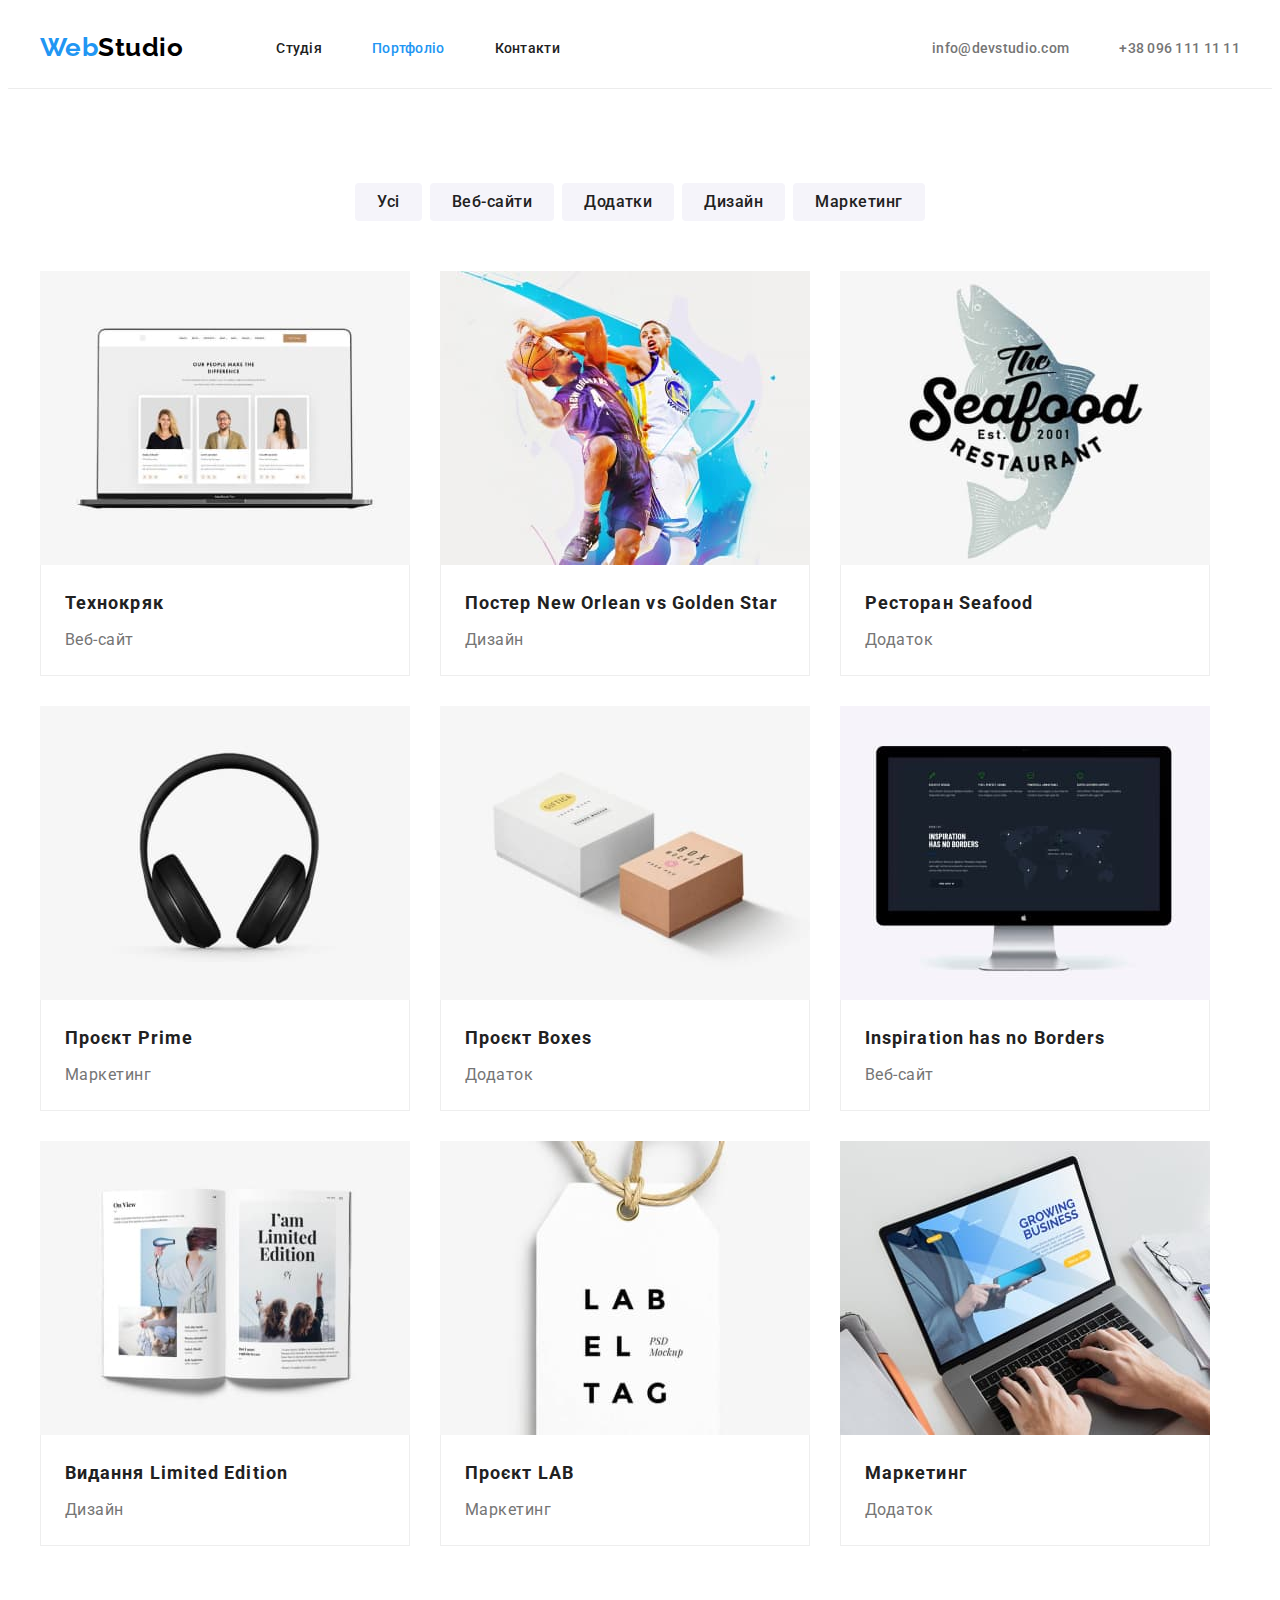
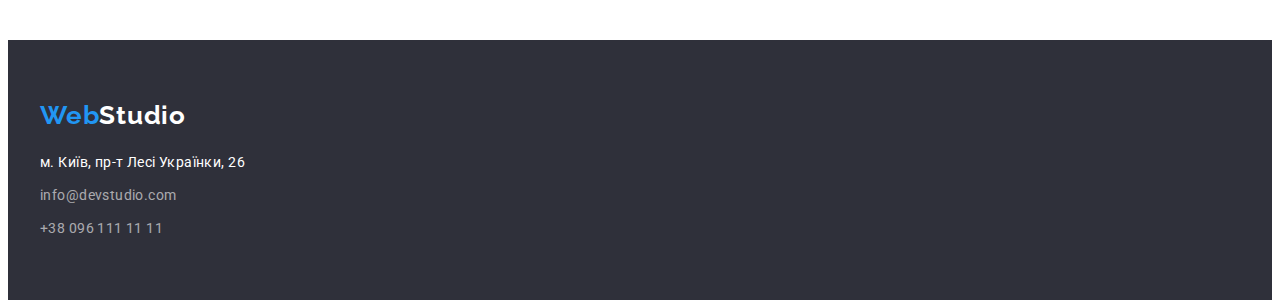
==== portfolio.html @ b2b9dc86 "Initial commit" ====
<!DOCTYPE html>
<html lang="uk">
  <head>
    <meta charset="UTF-8" />
    <meta http-equiv="X-UA-Compatible" content="IE=edge" />
    <meta name="viewport" content="width=device-width, initial-scale=1.0" />
    <title>portfolio</title>
    <link rel="preconnect" href="https://fonts.googleapis.com" />
    <link rel="preconnect" href="https://fonts.gstatic.com" crossorigin />
    <link
      href="https://fonts.googleapis.com/css2?family=Raleway:wght@700&family=Roboto:wght@400;500;700;900&display=swap"
      rel="stylesheet"
    />
    <link
      rel="stylesheet"
      href="https://cdnjs.cloudflare.com/ajax/libs/modern-normalize/1.1.0/modern-normalize.min.css"
      integrity="sha512-wpPYUAdjBVSE4KJnH1VR1HeZfpl1ub8YT/NKx4PuQ5NmX2tKuGu6U/JRp5y+Y8XG2tV+wKQpNHVUX03MfMFn9Q=="
      crossorigin="anonymous"
      referrerpolicy="no-referrer"
    />
    <link rel="stylesheet" href="./css/styles.css" />
  </head>
  <body>
    <!-- шапка -->
    <header class="header">
      <div class="container header-container">
        <nav class="header-nav">
          <a class="logo-header link" href="./index.html"
            >Web<span class="logo-black">Studio</span></a
          >
          <ul class="list header-list">
            <li class="item">
              <a class="link header-nav-link" href="./index.html">Студія</a>
            </li>
            <li class="item">
              <a class="link header-nav-link current" href="./portfolio.html"
                >Портфоліо</a
              >
            </li>
            <li class="item">
              <a class="link header-nav-link" href="#">Контакти</a>
            </li>
          </ul>
        </nav>
        <ul class="list header-contact">
          <li class="item">
            <a class="link header-contact-link" href="mailto:info@devstudio.com"
              >info@devstudio.com</a
            >
          </li>
          <li class="item">
            <a class="link header-contact-link" href="tel:+380961111111"
              >+38 096 111 11 11</a
            >
          </li>
        </ul>
      </div>
    </header>
    <!-- Основной контент -->
    <main>
      <section class="section">
        <div class="container">
          <h1 hidden>Наші проєкти</h1>
          <ul class="list portfolio-button-list">
            <li>
              <button class="portfolio-button" type="button">Усі</button>
            </li>
            <li>
              <button class="portfolio-button" type="button">Веб-сайти</button>
            </li>
            <li>
              <button class="portfolio-button" type="button">Додатки</button>
            </li>
            <li>
              <button class="portfolio-button" type="button">Дизайн</button>
            </li>
            <li>
              <button class="portfolio-button" type="button">Маркетинг</button>
            </li>
          </ul>

          <ul class="portfolio-list">
            <li class="list">
              <img src="./images/page-2/img1.jpg" alt="фото трьох осіб" />
              <div class="portfolio-list-block">
                <h2 class="portfolio-list-title">Технокряк</h2>
                <p class="portfolio-list-text">Веб-сайт</p>
              </div>
            </li>
            <li class="list">
              <img
                src="./images/page-2/img2.jpg"
                alt="фото двох гравців у баскетбол"
                width="370"
                height="294"
              />
              <div class="portfolio-list-block">
                <h2 class="portfolio-list-title">
                  Постер New Orlean vs Golden Star
                </h2>
                <p class="portfolio-list-text">Дизайн</p>
              </div>
            </li>
            <li class="list">
              <img
                src="./images/page-2/img3.jpg"
                alt="логотип рибного ресторану"
                width="370"
                height="294"
              />
              <div class="portfolio-list-block">
                <h2 class="portfolio-list-title">Ресторан Seafood</h2>
                <p class="portfolio-list-text">Додаток</p>
              </div>
            </li>
            <li class="list">
              <img
                src="./images/page-2/img4.jpg"
                alt="фото навушників"
                width="370"
                height="294"
              />
              <div class="portfolio-list-block">
                <h2 class="portfolio-list-title">Проєкт Prime</h2>
                <p class="portfolio-list-text">Маркетинг</p>
              </div>
            </li>
            <li class="list">
              <img
                src="./images/page-2/img5.jpg"
                alt="зображення двох коробочек"
                width="370"
                height="294"
              />
              <div class="portfolio-list-block">
                <h2 class="portfolio-list-title">Проєкт Boxes</h2>
                <p class="portfolio-list-text">Додаток</p>
              </div>
            </li>
            <li class="list">
              <img
                src="./images/page-2/img6.jpg"
                alt="фото монітору"
                width="370"
                height="294"
              />
              <div class="portfolio-list-block">
                <h2 class="portfolio-list-title">Inspiration has no Borders</h2>
                <p class="portfolio-list-text">Веб-сайт</p>
              </div>
            </li>
            <li class="list">
              <img
                src="./images/page-2/img7.jpg"
                alt="зображення розгорнутої книжки"
                width="370"
                height="294"
              />
              <div class="portfolio-list-block">
                <h2 class="portfolio-list-title">Видання Limited Edition</h2>
                <p class="portfolio-list-text">Дизайн</p>
              </div>
            </li>
            <li class="list">
              <img
                src="./images/page-2/img8.jpg"
                alt="ярлик"
                width="370"
                height="294"
              />
              <div class="portfolio-list-block">
                <h2 class="portfolio-list-title">Проєкт LAB</h2>
                <p class="portfolio-list-text">Маркетинг</p>
              </div>
            </li>
            <li class="list">
              <img
                src="./images/page-2/img9.jpg"
                alt="фото рук людини, що тиснуть на клавіши нотбуку"
                width="370"
                height="294"
              />
              <div class="portfolio-list-block">
                <h2 class="portfolio-list-title">Маркетинг</h2>
                <p class="portfolio-list-text">Додаток</p>
              </div>
            </li>
          </ul>
        </div>
      </section>
    </main>

    <!--5 блок Підвал-->
    <footer class="footer">
      <div class="container">
        <div class="footer-adress-block">
          <a class="logo-footer link" href="./index.html"
            ><span class="logo-color">Web</span>Studio</a
          >
          <!-- список контактів -->
          <address class="adress-footer list">
            <ul class="list footer-contact-list">
              <li class="item">
                <a
                  class="footer-contact-link primary-footer"
                  target="_blank"
                  rel="noopener noreferrer nofollow"
                  href="https://goo.gl/maps/Gvm3JpzEVhX5uXV29"
                  >м. Київ, пр-т Лесі Українки, 26</a
                >
              </li>
              <li class="item">
                <a
                  class="footer-contact-link link"
                  href="mailto:info@devstudio.com"
                  >info@devstudio.com</a
                >
              </li>
              <li class="item">
                <a class="footer-contact-link link" href="tel:+380961111111"
                  >+38 096 111 11 11</a
                >
              </li>
            </ul>
          </address>
        </div>
      </div>
    </footer>
  </body>
</html>
---- css/styles.css ----
:root {
  --primary-text-color: #212121;
  --secondary-text-color: #757575;
  --white-text-color: #ffffff;
  --accent-color: #2196f3;
  --black-logo: #000000;
  --color-logo: #2196f3;
  --footer-text-color: rgba(255, 255, 255, 0.6);
  --white-background-color: #ffffff;
  --hero-background-color: #2f303a;
  --team-background-color: #f5f4fa;
  --color-borders: #eeeeee;
  --color-line: #ececec;
  }

/*!Робимо reset за рекомендаціями   Андрія Данилко (не Сердючки!!!)*/
h1,
h2,
h3,
h4,
h5,
h6,
p {
  margin: 0;
}

ul {
  list-style: none;
  margin: 0;
  padding: 0;
}

button {
  cursor: pointer;
}

body {
  font-family: "Roboto", sans-serif;
  letter-spacing: 0.03em;
  background-color: var(--white-background-color);
  color: var(--primary-text-color);
}

.container {
  width: 1200px;
  margin-left: auto;
  margin-right: auto;
  margin-bottom: 0;
  padding: 0px 15px;
/*   outline: 2px solid red; */
}

/* прибираємо крапки списків */
.list {
  list-style: none;
  margin: 0;
  padding: 0;
}

/* прибираємо підпреслення посилань */
.link {
  text-decoration: none;
}

.header {
  margin: 0;
  border-bottom: 1px solid var(--color-line);
}
.logo-header {
  display: inline-block;
  font-family: "Raleway", sans-serif;
  font-weight: 700;
  font-size: 26px;
  line-height: 1.19;
  color: var(--accent-color);
  margin-right: 93px;
  padding-top: 24px;
  padding-bottom: 25px;
}

.section-title {
  font-weight: 700;
  font-size: 36px;
  line-height: 1.17;
  text-align: center;
  color: var(--primary-text-color);
}

img {
  display: block;
  max-width: 100%;
  height: auto;
}

/* шапка */

.header-container {
  display: flex;
  align-items: center;
  }

.header-nav {
  display: flex;
  align-items: center;
  /*! gap: 93px; error*/
  
}

/* .item {
  flex-basis: calc((100% - 60px) / 3);
} */

.logo-black {
  color: var(--black-logo);
}
.logo-color {
  color: var(--color-logo)
} 
.header-list {
  display: flex;
  gap: 50px;
  align-items: center;
}

.header-nav-link {
  font-weight: 500;
  font-size: 14px;
  line-height: 1.14;
  letter-spacing: 0.02em;
  padding-top: 32px;
  padding-bottom: 32px;
  color: var(--primary-text-color);
}

.header-contact {
  display: flex;
  align-items: center;
  margin-left: auto;
  /* !padding-top: 32px;
  !padding-bottom: 32px; */
  gap: 50px;
}
.header-contact:not(:last-child) {
  margin-right: 50px;
}

.header-contact-link {
  font-weight: 500;
  font-size: 14px;
  line-height: 16px;
  letter-spacing: 0.02em;
  color: var(--secondary-text-color);
  padding-top: 32px;
  padding-bottom: 32px;
}

.header-nav-link:hover,
.header-nav-link:focus,
.header-contact-link:hover,
.header-contact-link:focus {
  color: var(--accent-color);
}

.header-nav-link.current {
  color: var(--accent-color);
}

/* ------------hero-------------- */

.hero {
  margin: 0;
  padding-top: 200px;
  padding-bottom: 200px;
  text-align: center;
  background-color: var(--hero-background-color);
}
.hero-container {
  width: 696px;
  padding: 0;
}

.hero-title {
  font-weight: 900;
  font-size: 44px;
  line-height: 1.36;
  text-align: center;
  letter-spacing: 0.06em;
  text-transform: uppercase;
  color: var(--white-text-color);
  margin-bottom: 30px;
  
}

.hero-button {
    border-radius: 4px;
    width: 216px;
  padding: 10px;
  border:none;
  font-family: "Roboto", sans-serif;
  font-weight: 700;
  font-size: 16px;
  line-height: 1.88;
  align-items: center;
  text-align: center;
  letter-spacing: 0.06em;
  background-color: var(--accent-color);
  color: var(--white-text-color);
  display: block;
  margin: 0 auto;
}

.hero-button:hover,
.hero-button:focus {
  background-color: var(--white-text-color);
  color: var(--accent-color);
}

/* блок Переваги */

.section {
  padding-top: 94px;
  padding-bottom: 94px;
}

.features-list {
  display: flex;
  gap: 30px;
}

.select-features:not(:last-child) {
  margin-right: 30px;
}

.card-features {
  display: block;
  width: 270px;
    }

.features-title {
  font-weight: 700;
  font-size: 14px;
  line-height: 1.14;
  text-transform: uppercase;
  margin: 0;
  margin-bottom: 8px;
}

.features-text {
  font-size: 14px;
  line-height: 1.71;
  color: var(--secondary-text-color);
}

/* Чим займаємось */
.section-work {
  text-align: center;
    padding-top: 0;
}
.section-title-work {
  font-size: 36px;
    line-height: 42px;
    margin-bottom: 50px;
}
.work-list {
  display: flex;
  gap: 30px;
}
.work-list .item:not(:last-child) {
  margin-right: 30px;
}

.work-card {
  max-width: 100%;
  height: auto;
  display: block;
}

/* команда */

.team-section {
  background-color: var(--team-background-color);
  text-align: center;
 
}
.team-list {
  display: flex;
  align-items: center;
}
.team-list .item:not(:last-child) {
  margin-right: 30px;
}
.team-card {
  display: block;
  background-color: var(--white-background-color);
  width: 270px;
  font-size: 16px;
  line-height: 1.19;
  text-align: center;
  box-shadow: 0px 1px 3px rgba(0, 0, 0, 0.12), 0px 1px 1px rgba(0, 0, 0, 0.14),
  0px 2px 1px rgba(0, 0, 0, 0.2);
  border-radius: 0px 0px 4px 4px;
  }
.team-card .title {
  font-weight: 500;
  font-size: 16px;
  line-height: 1.19;
  text-align: center;
}
.card-text {
  display: block;
  margin: 0;
  padding: 30px 0;
  }


.name {
  font-weight: 500;
  font-size: 16px;
  line-height: 1.19;
  text-align: center;
}

.job-title {
  font-size: 16px;
  line-height: 1.19;
  text-align: center;
  color: var(--secondary-text-color);
  margin-top: 10px;
}

/* ----------------ПОДВАЛ----------------- */
.footer {
  padding: 60px 0px;
  font-weight: 400;
    font-size: 14px;
    line-height: 1.71;
    letter-spacing: 0.03em;
    font-style: normal;
  background-color: var(--hero-background-color);
  color: var(--footer-text-color)
}
.footer-adress-block {
  display: flex;
  flex-direction: column;
}

.logo-footer {
  display: inline-block;
    text-decoration: none;
    color: var(--white-text-color);
    font-family: 'Raleway', sans-serif;
    font-weight: 700;
    font-size: 26px;
    line-height: 1.19;
    letter-spacing: 0.03em;
    margin-bottom: 20px;
}

.logo-white {
  color: var(--white-text-color);
}
.adress-footer {
color: var(--color-rgba);
  font-style: normal;
  display: inline-block;
    margin: 0;
    text-decoration: none;
}
.footer-contact-list {
  display: block;
  
}
.footer-contact-list .item:not(:last-child) {
  margin-bottom: 9px;
}
.footer-contact-link {
  font-style: normal;
  font-size: 14px;
  line-height: 1.71;
  display: inline-block;
  margin: 0;
  text-decoration: none;
  color: var(--footer-text-color);
}

.footer-contact-link:hover,
.footer-contact-link:focus {
  color: var(--accent-color);
  }

.primary-footer {
  color: var(--white-text-color);
}

/* ---------------------------------------------- */
/* --------------------ПОРТФОЛИО----------------- */
/* ---------------------------------------------- */


/* .portfolio-button-container {
 margin-top: 94px;
 margin-bottom: 34px;  */
/* } */
.portfolio-button-list {
  display: flex;
  justify-content: center;
  align-items: center;
    gap: 8px;
    margin-bottom: 50px;
  }

.portfolio-button {
  font-family: "Roboto", sans-serif;
  font-weight: 500;
  font-size: 16px;
  line-height: 1.63;
  letter-spacing: 0.03em;
  padding: 6px 22px;  
  border: none;
  border-radius: 4px;
  background-color: var(--team-background-color);
  color: var(--primary-text-color);
  /* cursor: pointer; */
}

.portfolio-button:hover,
.portfolio-button:focus {
  background-color: var(--accent-color);
  color: var(--white-text-color);
  box-shadow: 0px 3px 1px rgba(0, 0, 0, 0.1), 0px 1px 2px rgba(0, 0, 0, 0.08),
      0px 2px 2px rgba(0, 0, 0, 0.12);
}


.portfolio-list {
  display: flex;
  gap: 30px;
  flex-wrap: wrap;
  width: calc ((100% - 240) /9);
}

portfolio-list> .list {
  flex-basis: calc(100% / 3 - 30px);
  margin-left: 30px;
  margin-top: 30px;
}

.portfolio-list-block {
  padding: 20px 24px;
    border: 1px solid var(--color-borders);
    border-top-width: 0;
}

.portfolio-list-title {
  font-weight: 700;
  font-size: 18px;
  line-height: 2;
  letter-spacing: 0.06em;
  /* padding-top: 20px; */
  margin-bottom: 4px;
}

.portfolio-list-text {
  font-size: 16px;
  line-height: 1.87;
  color: var(--secondary-text-color);
}
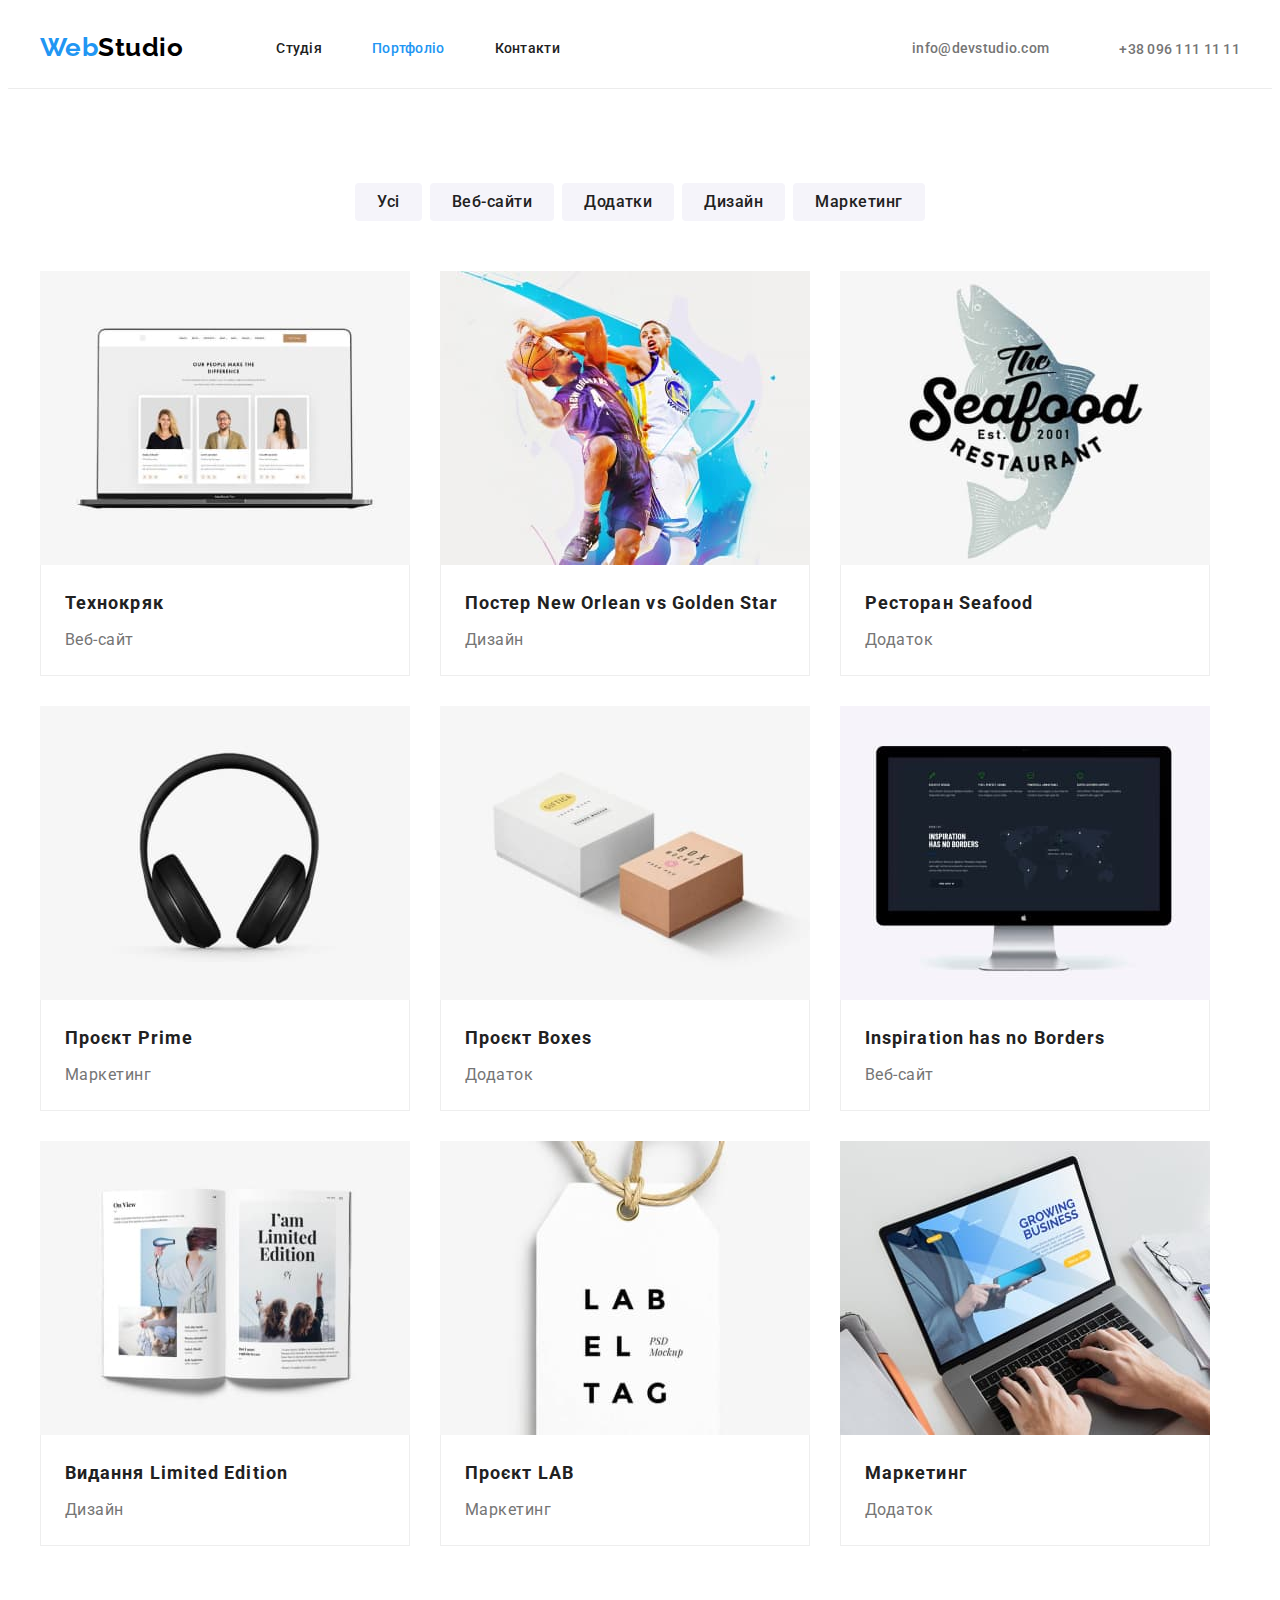
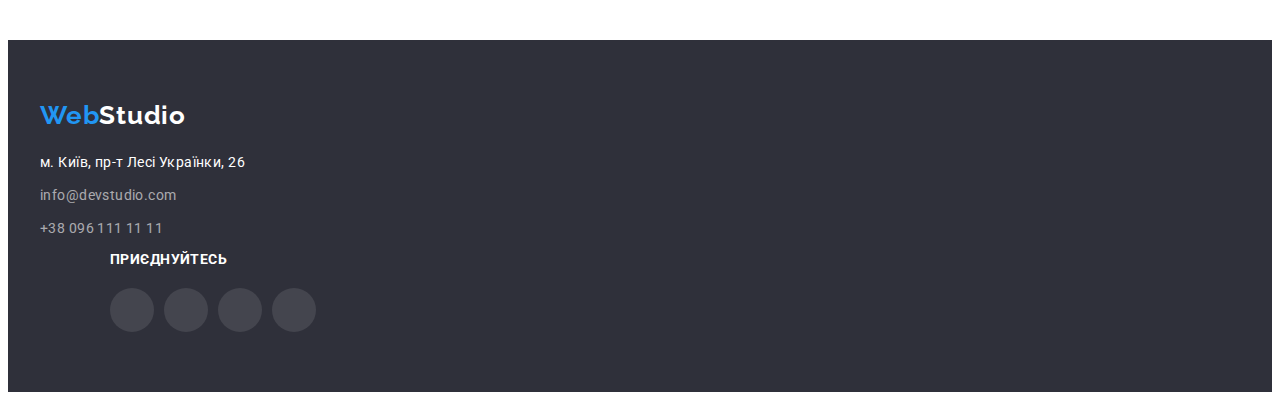
==== commit 145c02b3: "не можу підключити іконки" ====
--- a/portfolio.html
+++ b/portfolio.html
@@ -45,12 +45,16 @@
         <ul class="list header-contact">
           <li class="item">
             <a class="link header-contact-link" href="mailto:info@devstudio.com"
-              >info@devstudio.com</a
-            >
+              ><svg class="contact-icon" width="16" height="12">
+                <use href="./images/icons.svg#icon-envelope"></use></svg
+              >info@devstudio.com
+            </a>
           </li>
           <li class="item">
             <a class="link header-contact-link" href="tel:+380961111111"
-              >+38 096 111 11 11</a
+              ><svg class="contact-icon" width="10" height="16">
+                <use href="./images/icons.svg#icon-smartphone"></use>
+              </svg>+38 096 111 11 11</a
             >
           </li>
         </ul>
@@ -224,7 +228,48 @@
             </ul>
           </address>
         </div>
-      </div>
-    </footer>
+         <!-- підвал-підвал))) -->
+        <div class="footer-social">
+                    <p class="footer-text">приєднуйтесь</p>
+                    <ul class="footer-links">
+                
+                        <li>
+                            <a href="" class="footer-link">
+                                <svg class="footer-icon">
+                                    <use href="./images/icons.svg#icon-instagram">
+                                    </use>
+                                </svg>
+                            </a>
+                        </li>
+                        <li>
+                            <a href="" class="footer-link">
+                                <svg class="footer-icon">
+                                    <use href="./images/icons.svg#icon-twitter">
+                                    </use>
+                                </svg>
+                            </a>
+                        </li>
+                        <li>
+                            <a href="" class="footer-link">
+                                <svg class="footer-icon">
+                                    <use href="./images/icons.svg#icon-facebook">
+                                    </use>
+                                </svg>
+                            </a>
+                        </li>
+                        <li>
+                            <a href="" class="footer-link">
+                                <svg class="footer-icon">
+                                    <use href="./images/icons.svg#icon-linkedin">
+                                    </use>
+                                </svg>
+                            </a>
+                        </li>
+                    </ul>
+                
+                </div>
+            </div>
+          </footer>
   </body>
 </html>
+
--- a/css/styles.css
+++ b/css/styles.css
@@ -165,6 +165,14 @@
   color: var(--accent-color);
 }
 
+.contact-icon {
+  fill: currentColor;
+    margin-right: 10px;
+}
+.icon-svg {
+  width: 70px;
+  height: 70px;
+}
 /* ------------hero-------------- */
 
 .hero {
@@ -214,7 +222,15 @@
   background-color: var(--white-text-color);
   color: var(--accent-color);
 }
-
+/* герой-підложка */
+.ovarlay{
+  max-width: 1600px;
+  height: 600px;
+  margin-left: auto;
+  margin-right: auto;
+  background-image: linear-gradient(rgba(47, 48, 58, 0.4), rgba(47, 48, 58, 0.4)), url(../images/hero.jpg);
+  background-color: var(--bgr-color);
+}
 /* блок Переваги */
 
 .section {
@@ -250,7 +266,17 @@
   line-height: 1.71;
   color: var(--secondary-text-color);
 }
-
+.icon {
+  display: flex;
+  justify-content: center;
+  align-items: center;
+  height: 120px;
+  width: 270px;
+  background-color: #F5F4FA;
+  border-radius: 4px;
+  margin-bottom: 30px;
+  background-repeat: no-repeat;
+}
 /* Чим займаємось */
 .section-work {
   text-align: center;
@@ -328,6 +354,70 @@
   margin-top: 10px;
 }
 
+.social-link {
+  display: flex;
+  padding: 0;
+  border: none;
+  width: 44px;
+  height: 44px;
+  border-radius: 50%;
+  justify-content: center;
+  align-items: center;
+  color: #AFB1B8;
+  cursor: pointer;
+}
+
+.social-icon {
+  display: block;
+  margin: 0;
+  padding: 0;
+  border: none;
+  fill: currentColor;
+  width: 20px;
+  height: 20px;
+}
+
+/* постійні клієнти */
+
+.client-list {
+  display: flex;
+    list-style: none;
+    margin: 0;
+    padding: 0;
+    gap: 30px;
+}
+
+.client-link {
+  display: flex;
+  padding: 0;
+  border: none;
+  width: 170px;
+  height: 92px;
+  justify-content: center;
+  align-items: center;
+  color: #AFB1B8;
+  cursor: pointer;
+  border: 1px solid #AFB1B8;
+  border-radius: 4px;
+
+}
+
+.client-icon {
+  display: flex;
+  margin: 0;
+  padding: 0;
+  border: none;
+  fill: currentColor;
+  width: 106px;
+  height: 60px;
+
+}
+
+.client-link:hover,
+.client-link:focus {
+  color: #2196F3;
+  border: 1px solid #2196F3;
+}
 /* ----------------ПОДВАЛ----------------- */
 .footer {
   padding: 60px 0px;
@@ -391,6 +481,68 @@
 .primary-footer {
   color: var(--white-text-color);
 }
+
+  /* підвал-підвал))) */
+
+.footer-social {
+width: 206px;
+  height: 80px;
+  margin: 0;
+  padding: 0;
+  margin-left: 70px;
+  margin-top: 12px;
+
+}
+
+.footer-text {
+  font-weight: 700;
+  font-size: 14px;
+  line-height: 1.14;
+  text-transform: uppercase;
+  color: #ffffff;
+  margin-bottom: 20px;
+
+}
+
+.footer-links {
+  display: flex;
+  list-style: none;
+  margin: 0;
+  padding: 0;
+  gap: 10px;
+
+}
+
+.footer-link {
+  display: flex;
+  padding: 0;
+  border: none;
+  width: 44px;
+  height: 44px;
+  border-radius: 50%;
+  justify-content: center;
+  align-items: center;
+  cursor: pointer;
+  background-color: rgba(255, 255, 255, 0.1);
+
+}
+
+.footer-icon {
+  margin: 0;
+  padding: 0;
+  border: none;
+  fill: #ffffff;
+  width: 20px;
+  height: 20px;
+}
+
+.footer-link:hover,
+.footer-link:focus {
+  background-color: #121213;
+}
+
+
+
 
 /* ---------------------------------------------- */
 /* --------------------ПОРТФОЛИО----------------- */
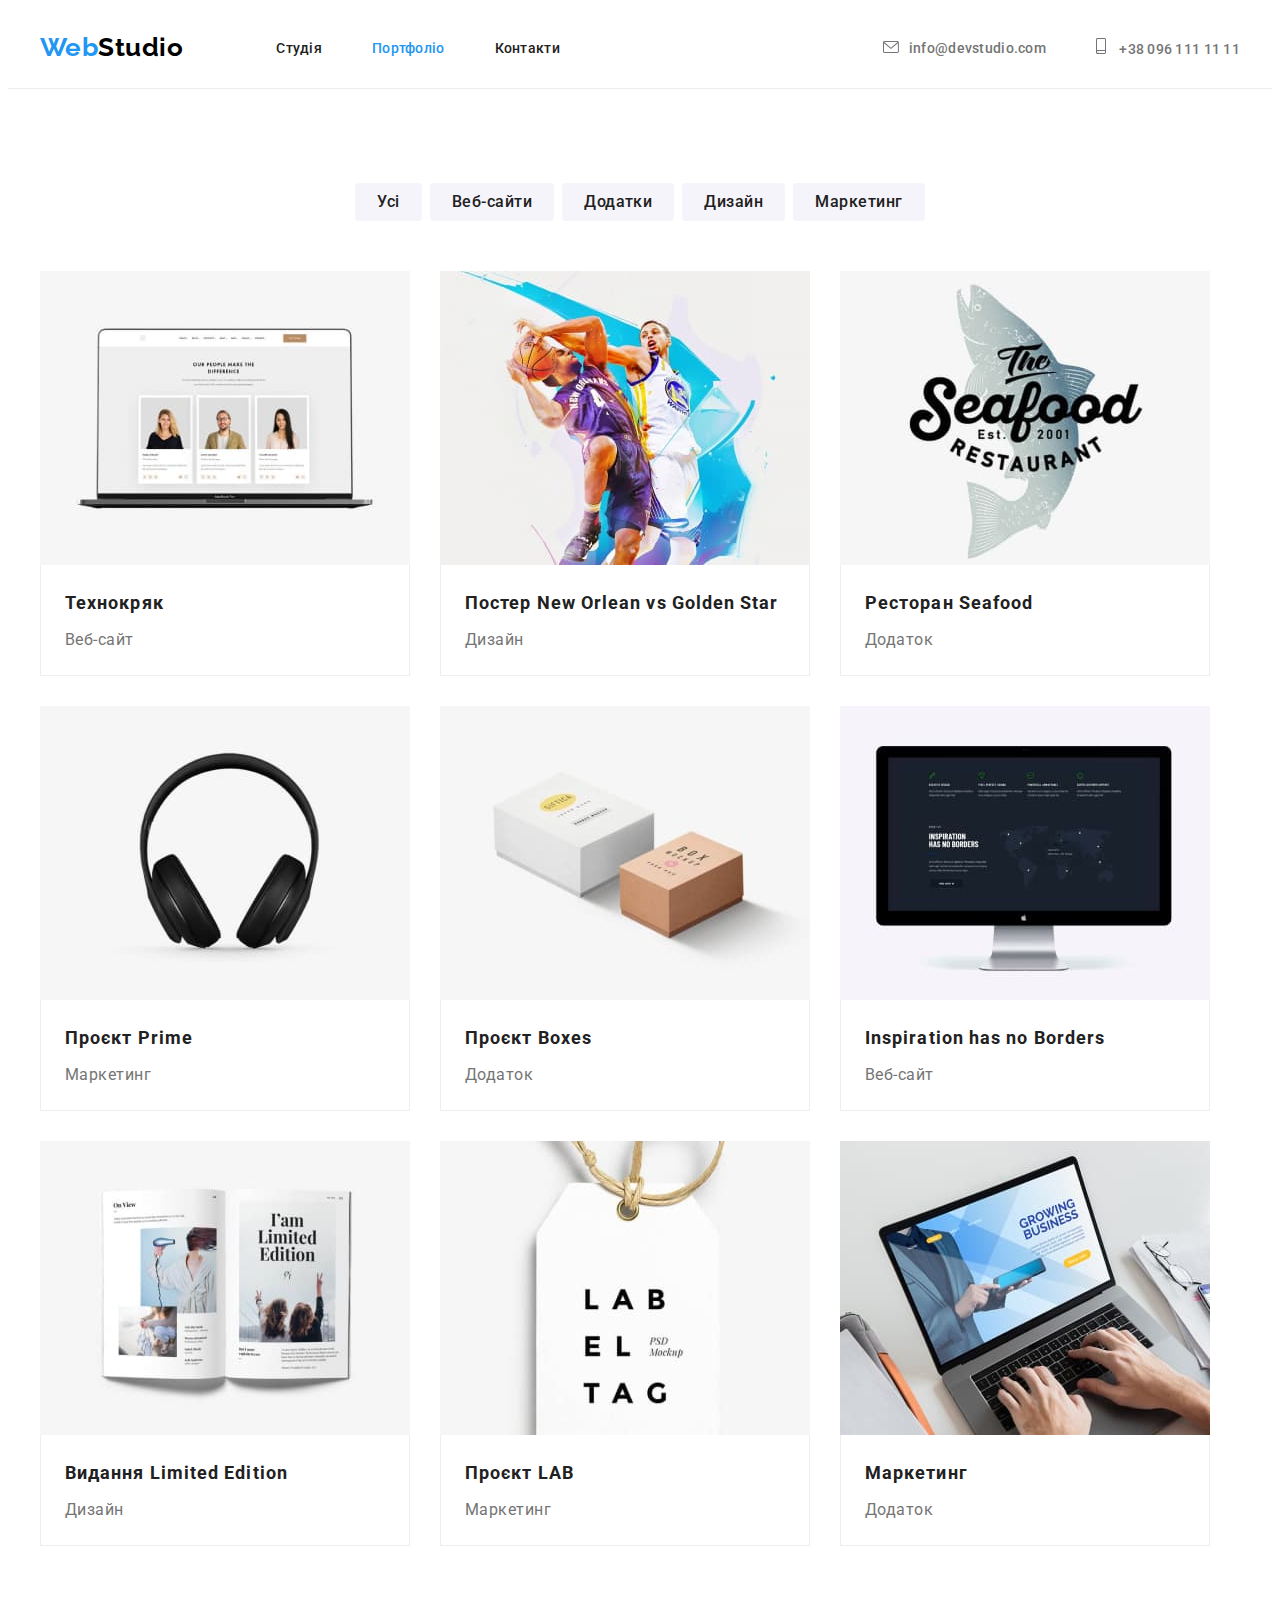
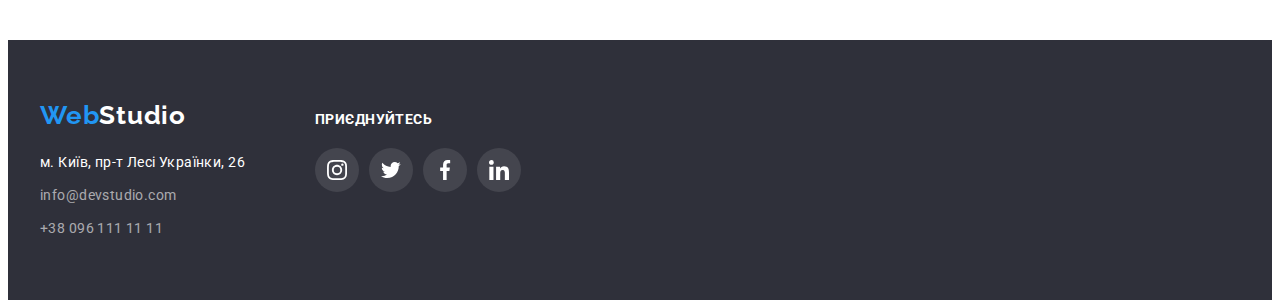
==== commit f28e7f6f: "Напевно все" ====
--- a/portfolio.html
+++ b/portfolio.html
@@ -30,7 +30,9 @@
           >
           <ul class="list header-list">
             <li class="item">
-              <a class="link header-nav-link" href="./index.html">Студія</a>
+              <a class="link header-nav-link " href="./index.html"
+                >Студія</a
+              >
             </li>
             <li class="item">
               <a class="link header-nav-link current" href="./portfolio.html"
@@ -44,17 +46,21 @@
         </nav>
         <ul class="list header-contact">
           <li class="item">
-            <a class="link header-contact-link" href="mailto:info@devstudio.com"
-              ><svg class="contact-icon" width="16" height="12">
-                <use href="./images/icons.svg#icon-envelope"></use></svg
+            <a
+              class="link header-contact-link"
+              href="mailto:info@devstudio.com"
+            >
+              <svg class="contact-icon" width="16" height="12">
+                <use href="./images/iconsy.svg#icon-envelope"></use></svg
               >info@devstudio.com
             </a>
           </li>
           <li class="item">
             <a class="link header-contact-link" href="tel:+380961111111"
               ><svg class="contact-icon" width="10" height="16">
-                <use href="./images/icons.svg#icon-smartphone"></use>
-              </svg>+38 096 111 11 11</a
+                <use href="./images/iconsy.svg#icon-smartphone"></use>
+              </svg>
+              +38 096 111 11 11</a
             >
           </li>
         </ul>
@@ -84,14 +90,14 @@
           </ul>
 
           <ul class="portfolio-list">
-            <li class="list">
+            <li class="list card-portfolio">
               <img src="./images/page-2/img1.jpg" alt="фото трьох осіб" />
               <div class="portfolio-list-block">
                 <h2 class="portfolio-list-title">Технокряк</h2>
                 <p class="portfolio-list-text">Веб-сайт</p>
               </div>
             </li>
-            <li class="list">
+            <li class="list card-portfolio">
               <img
                 src="./images/page-2/img2.jpg"
                 alt="фото двох гравців у баскетбол"
@@ -105,7 +111,7 @@
                 <p class="portfolio-list-text">Дизайн</p>
               </div>
             </li>
-            <li class="list">
+            <li class="list card-portfolio">
               <img
                 src="./images/page-2/img3.jpg"
                 alt="логотип рибного ресторану"
@@ -117,7 +123,7 @@
                 <p class="portfolio-list-text">Додаток</p>
               </div>
             </li>
-            <li class="list">
+            <li class="list card-portfolio">
               <img
                 src="./images/page-2/img4.jpg"
                 alt="фото навушників"
@@ -129,7 +135,7 @@
                 <p class="portfolio-list-text">Маркетинг</p>
               </div>
             </li>
-            <li class="list">
+            <li class="list card-portfolio">
               <img
                 src="./images/page-2/img5.jpg"
                 alt="зображення двох коробочек"
@@ -141,7 +147,7 @@
                 <p class="portfolio-list-text">Додаток</p>
               </div>
             </li>
-            <li class="list">
+            <li class="list card-portfolio">
               <img
                 src="./images/page-2/img6.jpg"
                 alt="фото монітору"
@@ -153,7 +159,7 @@
                 <p class="portfolio-list-text">Веб-сайт</p>
               </div>
             </li>
-            <li class="list">
+            <li class="list card-portfolio">
               <img
                 src="./images/page-2/img7.jpg"
                 alt="зображення розгорнутої книжки"
@@ -165,7 +171,7 @@
                 <p class="portfolio-list-text">Дизайн</p>
               </div>
             </li>
-            <li class="list">
+            <li class="list card-portfolio">
               <img
                 src="./images/page-2/img8.jpg"
                 alt="ярлик"
@@ -177,7 +183,7 @@
                 <p class="portfolio-list-text">Маркетинг</p>
               </div>
             </li>
-            <li class="list">
+            <li class="list card-portfolio">
               <img
                 src="./images/page-2/img9.jpg"
                 alt="фото рук людини, що тиснуть на клавіши нотбуку"
@@ -196,7 +202,7 @@
 
     <!--5 блок Підвал-->
     <footer class="footer">
-      <div class="container">
+      <div class="container container-footer">
         <div class="footer-adress-block">
           <a class="logo-footer link" href="./index.html"
             ><span class="logo-color">Web</span>Studio</a
@@ -228,48 +234,41 @@
             </ul>
           </address>
         </div>
-         <!-- підвал-підвал))) -->
+        <!-- підвал-підвал))) -->
         <div class="footer-social">
-                    <p class="footer-text">приєднуйтесь</p>
-                    <ul class="footer-links">
-                
-                        <li>
-                            <a href="" class="footer-link">
-                                <svg class="footer-icon">
-                                    <use href="./images/icons.svg#icon-instagram">
-                                    </use>
-                                </svg>
-                            </a>
-                        </li>
-                        <li>
-                            <a href="" class="footer-link">
-                                <svg class="footer-icon">
-                                    <use href="./images/icons.svg#icon-twitter">
-                                    </use>
-                                </svg>
-                            </a>
-                        </li>
-                        <li>
-                            <a href="" class="footer-link">
-                                <svg class="footer-icon">
-                                    <use href="./images/icons.svg#icon-facebook">
-                                    </use>
-                                </svg>
-                            </a>
-                        </li>
-                        <li>
-                            <a href="" class="footer-link">
-                                <svg class="footer-icon">
-                                    <use href="./images/icons.svg#icon-linkedin">
-                                    </use>
-                                </svg>
-                            </a>
-                        </li>
-                    </ul>
-                
-                </div>
-            </div>
-          </footer>
+          <p class="footer-text">приєднуйтесь</p>
+          <ul class="footer-links">
+            <li>
+              <a href="" class="footer-link">
+                <svg class="footer-icon">
+                  <use href="./images/iconsy.svg#icon-f_instagram"></use>
+                </svg>
+              </a>
+            </li>
+            <li>
+              <a href="" class="footer-link">
+                <svg class="footer-icon">
+                  <use href="./images/iconsy.svg#icon-f_twitter"></use>
+                </svg>
+              </a>
+            </li>
+            <li>
+              <a href="" class="footer-link">
+                <svg class="footer-icon">
+                  <use href="./images/iconsy.svg#icon-f_facebook"></use>
+                </svg>
+              </a>
+            </li>
+            <li>
+              <a href="" class="footer-link">
+                <svg class="footer-icon">
+                  <use href="./images/iconsy.svg#icon-f_linkedin"></use>
+                </svg>
+              </a>
+            </li>
+          </ul>
+        </div>
+      </div>
+    </footer>
   </body>
 </html>
-
--- a/css/styles.css
+++ b/css/styles.css
@@ -11,7 +11,7 @@
   --team-background-color: #f5f4fa;
   --color-borders: #eeeeee;
   --color-line: #ececec;
-  }
+}
 
 /*!Робимо reset за рекомендаціями   Андрія Данилко (не Сердючки!!!)*/
 h1,
@@ -43,11 +43,10 @@
 
 .container {
   width: 1200px;
+  margin-right: auto;
   margin-left: auto;
-  margin-right: auto;
-  margin-bottom: 0;
-  padding: 0px 15px;
-/*   outline: 2px solid red; */
+  padding-left: 15px;
+  padding-right: 15px;
 }
 
 /* прибираємо крапки списків */
@@ -97,13 +96,12 @@
 .header-container {
   display: flex;
   align-items: center;
-  }
+}
 
 .header-nav {
   display: flex;
   align-items: center;
   /*! gap: 93px; error*/
-  
 }
 
 /* .item {
@@ -114,8 +112,8 @@
   color: var(--black-logo);
 }
 .logo-color {
-  color: var(--color-logo)
-} 
+  color: var(--color-logo);
+}
 .header-list {
   display: flex;
   gap: 50px;
@@ -167,7 +165,7 @@
 
 .contact-icon {
   fill: currentColor;
-    margin-right: 10px;
+  margin-right: 10px;
 }
 .icon-svg {
   width: 70px;
@@ -177,14 +175,14 @@
 
 .hero {
   margin: 0;
+  background-color: var(--hero-background-color);
+  color: var(--white-text-color);
+  text-align: center;
+}
+.hero-container {
+  display: block;
   padding-top: 200px;
   padding-bottom: 200px;
-  text-align: center;
-  background-color: var(--hero-background-color);
-}
-.hero-container {
-  width: 696px;
-  padding: 0;
 }
 
 .hero-title {
@@ -194,16 +192,15 @@
   text-align: center;
   letter-spacing: 0.06em;
   text-transform: uppercase;
-  color: var(--white-text-color);
+  /* color: var(--white-text-color); */
   margin-bottom: 30px;
-  
 }
 
 .hero-button {
-    border-radius: 4px;
-    width: 216px;
+  border-radius: 4px;
+  width: 216px;
   padding: 10px;
-  border:none;
+  border: none;
   font-family: "Roboto", sans-serif;
   font-weight: 700;
   font-size: 16px;
@@ -223,12 +220,16 @@
   color: var(--accent-color);
 }
 /* герой-підложка */
-.ovarlay{
+.ovarlay {
   max-width: 1600px;
   height: 600px;
   margin-left: auto;
   margin-right: auto;
-  background-image: linear-gradient(rgba(47, 48, 58, 0.4), rgba(47, 48, 58, 0.4)), url(../images/hero.jpg);
+  background-image: linear-gradient(
+      rgba(47, 48, 58, 0.4),
+      rgba(47, 48, 58, 0.4)
+    ),
+    url(../images/hero_fon.jpg);
   background-color: var(--bgr-color);
 }
 /* блок Переваги */
@@ -250,7 +251,7 @@
 .card-features {
   display: block;
   width: 270px;
-    }
+}
 
 .features-title {
   font-weight: 700;
@@ -272,7 +273,7 @@
   align-items: center;
   height: 120px;
   width: 270px;
-  background-color: #F5F4FA;
+  background-color: #f5f4fa;
   border-radius: 4px;
   margin-bottom: 30px;
   background-repeat: no-repeat;
@@ -280,12 +281,13 @@
 /* Чим займаємось */
 .section-work {
   text-align: center;
-    padding-top: 0;
+  padding-top: 0;
 }
 .section-title-work {
   font-size: 36px;
-    line-height: 42px;
-    margin-bottom: 50px;
+  line-height: 42px;
+  margin-bottom: 50px;
+  text-align: center;
 }
 .work-list {
   display: flex;
@@ -306,7 +308,6 @@
 .team-section {
   background-color: var(--team-background-color);
   text-align: center;
- 
 }
 .team-list {
   display: flex;
@@ -323,9 +324,9 @@
   line-height: 1.19;
   text-align: center;
   box-shadow: 0px 1px 3px rgba(0, 0, 0, 0.12), 0px 1px 1px rgba(0, 0, 0, 0.14),
-  0px 2px 1px rgba(0, 0, 0, 0.2);
+    0px 2px 1px rgba(0, 0, 0, 0.2);
   border-radius: 0px 0px 4px 4px;
-  }
+}
 .team-card .title {
   font-weight: 500;
   font-size: 16px;
@@ -336,8 +337,7 @@
   display: block;
   margin: 0;
   padding: 30px 0;
-  }
-
+}
 
 .name {
   font-weight: 500;
@@ -354,6 +354,13 @@
   margin-top: 10px;
 }
 
+.social-links {
+  display: flex;
+  align-items: center;
+  justify-content: center;
+  gap: 10px;
+}
+
 .social-link {
   display: flex;
   padding: 0;
@@ -363,12 +370,19 @@
   border-radius: 50%;
   justify-content: center;
   align-items: center;
-  color: #AFB1B8;
+  color: #afb1b8;
   cursor: pointer;
+  gap: 10px;
+}
+
+.social-link:hover,
+.social-link:focus {
+  background-color: #2196f3;
+  color: #ffffff;
 }
 
 .social-icon {
-  display: block;
+  /* display: block; */
   margin: 0;
   padding: 0;
   border: none;
@@ -381,10 +395,10 @@
 
 .client-list {
   display: flex;
-    list-style: none;
-    margin: 0;
-    padding: 0;
-    gap: 30px;
+  list-style: none;
+  margin: 0;
+  padding: 0;
+  gap: 30px;
 }
 
 .client-link {
@@ -395,11 +409,10 @@
   height: 92px;
   justify-content: center;
   align-items: center;
-  color: #AFB1B8;
+  color: #afb1b8;
   cursor: pointer;
-  border: 1px solid #AFB1B8;
+  border: 1px solid #afb1b8;
   border-radius: 4px;
-
 }
 
 .client-icon {
@@ -410,24 +423,23 @@
   fill: currentColor;
   width: 106px;
   height: 60px;
-
 }
 
 .client-link:hover,
 .client-link:focus {
-  color: #2196F3;
-  border: 1px solid #2196F3;
+  color: #2196f3;
+  border: 1px solid #2196f3;
 }
 /* ----------------ПОДВАЛ----------------- */
 .footer {
   padding: 60px 0px;
   font-weight: 400;
-    font-size: 14px;
-    line-height: 1.71;
-    letter-spacing: 0.03em;
-    font-style: normal;
+  font-size: 14px;
+  line-height: 1.71;
+  letter-spacing: 0.03em;
+  font-style: normal;
   background-color: var(--hero-background-color);
-  color: var(--footer-text-color)
+  color: var(--footer-text-color);
 }
 .footer-adress-block {
   display: flex;
@@ -436,29 +448,29 @@
 
 .logo-footer {
   display: inline-block;
-    text-decoration: none;
-    color: var(--white-text-color);
-    font-family: 'Raleway', sans-serif;
-    font-weight: 700;
-    font-size: 26px;
-    line-height: 1.19;
-    letter-spacing: 0.03em;
-    margin-bottom: 20px;
+  text-decoration: none;
+  color: var(--white-text-color);
+  font-family: "Raleway", sans-serif;
+  font-weight: 700;
+  font-size: 26px;
+  line-height: 1.19;
+  letter-spacing: 0.03em;
+  margin-bottom: 20px;
 }
 
 .logo-white {
   color: var(--white-text-color);
 }
 .adress-footer {
-color: var(--color-rgba);
+  color: var(--color-rgba);
   font-style: normal;
   display: inline-block;
-    margin: 0;
-    text-decoration: none;
+  margin: 0;
+  text-decoration: none;
 }
 .footer-contact-list {
-  display: block;
-  
+  display: flex;
+  flex-direction: column;
 }
 .footer-contact-list .item:not(:last-child) {
   margin-bottom: 9px;
@@ -476,22 +488,27 @@
 .footer-contact-link:hover,
 .footer-contact-link:focus {
   color: var(--accent-color);
-  }
+}
 
 .primary-footer {
   color: var(--white-text-color);
 }
 
-  /* підвал-підвал))) */
+/* підвал-підвал))) */
+
+.container-footer {
+  display: flex;
+}
 
 .footer-social {
-width: 206px;
+  width: 206px;
   height: 80px;
   margin: 0;
   padding: 0;
   margin-left: 70px;
   margin-top: 12px;
-
+  display: flex;
+  flex-direction: column;
 }
 
 .footer-text {
@@ -501,7 +518,6 @@
   text-transform: uppercase;
   color: #ffffff;
   margin-bottom: 20px;
-
 }
 
 .footer-links {
@@ -510,7 +526,6 @@
   margin: 0;
   padding: 0;
   gap: 10px;
-
 }
 
 .footer-link {
@@ -524,7 +539,6 @@
   align-items: center;
   cursor: pointer;
   background-color: rgba(255, 255, 255, 0.1);
-
 }
 
 .footer-icon {
@@ -538,16 +552,12 @@
 
 .footer-link:hover,
 .footer-link:focus {
-  background-color: #121213;
-}
-
-
-
+  background-color: #2196f3;
+}
 
 /* ---------------------------------------------- */
 /* --------------------ПОРТФОЛИО----------------- */
 /* ---------------------------------------------- */
-
 
 /* .portfolio-button-container {
  margin-top: 94px;
@@ -557,9 +567,9 @@
   display: flex;
   justify-content: center;
   align-items: center;
-    gap: 8px;
-    margin-bottom: 50px;
-  }
+  gap: 8px;
+  margin-bottom: 50px;
+}
 
 .portfolio-button {
   font-family: "Roboto", sans-serif;
@@ -567,7 +577,7 @@
   font-size: 16px;
   line-height: 1.63;
   letter-spacing: 0.03em;
-  padding: 6px 22px;  
+  padding: 6px 22px;
   border: none;
   border-radius: 4px;
   background-color: var(--team-background-color);
@@ -580,9 +590,8 @@
   background-color: var(--accent-color);
   color: var(--white-text-color);
   box-shadow: 0px 3px 1px rgba(0, 0, 0, 0.1), 0px 1px 2px rgba(0, 0, 0, 0.08),
-      0px 2px 2px rgba(0, 0, 0, 0.12);
-}
-
+    0px 2px 2px rgba(0, 0, 0, 0.12);
+}
 
 .portfolio-list {
   display: flex;
@@ -591,7 +600,13 @@
   width: calc ((100% - 240) /9);
 }
 
-portfolio-list> .list {
+.card-portfolio:hover {
+  box-shadow: 0px 1px 1px rgba(0, 0, 0, 0.12), 0px 4px 4px rgba(0, 0, 0, 0.06),
+    1px 4px 6px rgba(0, 0, 0, 0.16);
+  
+}
+
+portfolio-list > .list {
   flex-basis: calc(100% / 3 - 30px);
   margin-left: 30px;
   margin-top: 30px;
@@ -599,8 +614,8 @@
 
 .portfolio-list-block {
   padding: 20px 24px;
-    border: 1px solid var(--color-borders);
-    border-top-width: 0;
+  border: 1px solid var(--color-borders);
+  border-top-width: 0;
 }
 
 .portfolio-list-title {
@@ -617,4 +632,3 @@
   line-height: 1.87;
   color: var(--secondary-text-color);
 }
-
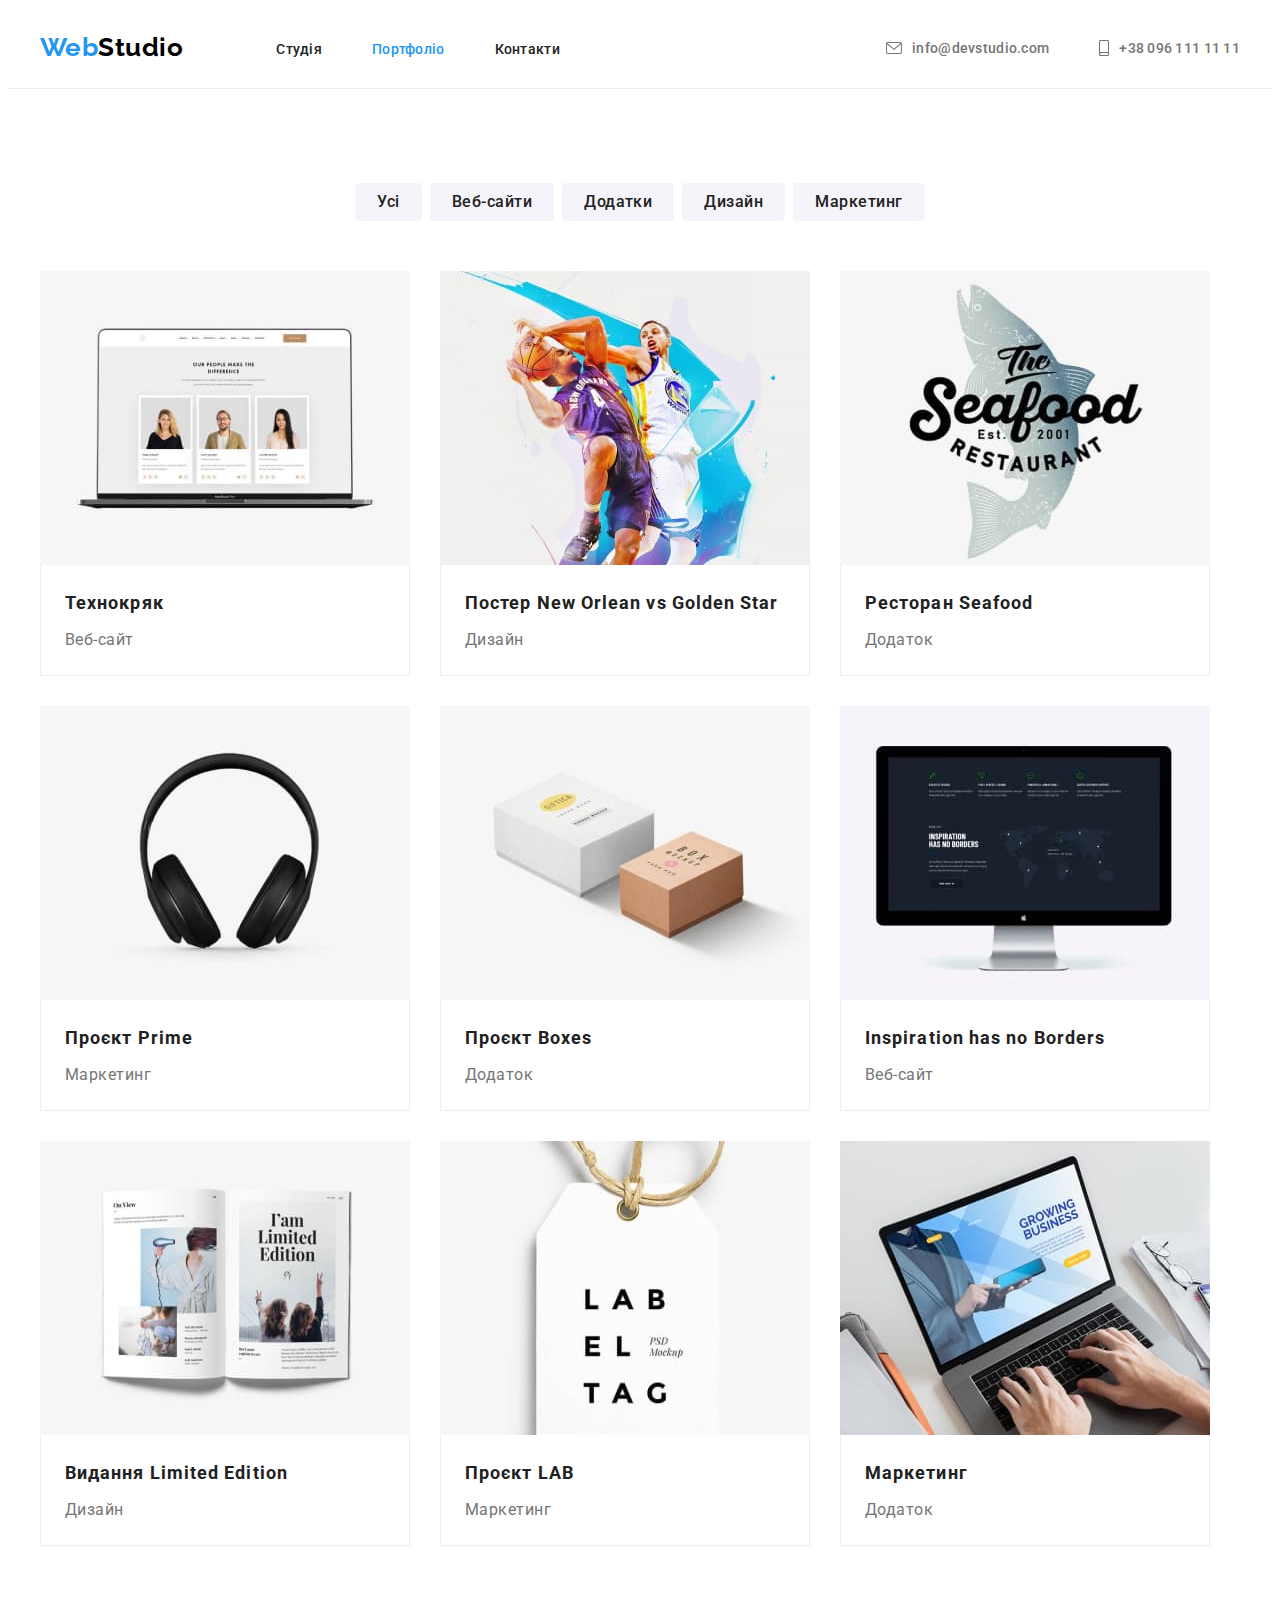
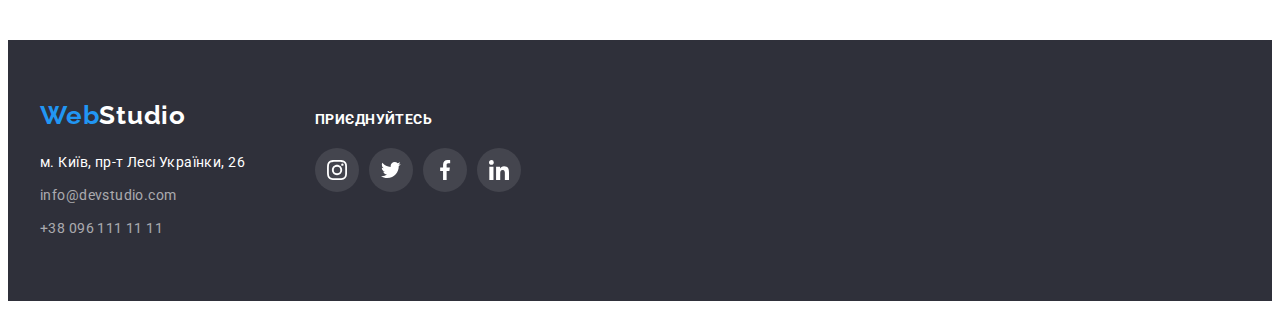
==== commit 4823a81b: "Застосування рекомендацій" ====
--- a/portfolio.html
+++ b/portfolio.html
@@ -51,14 +51,14 @@
               href="mailto:info@devstudio.com"
             >
               <svg class="contact-icon" width="16" height="12">
-                <use href="./images/iconsy.svg#icon-envelope"></use></svg
+                <use href="./images/icons.svg#icon-envelope"></use></svg
               >info@devstudio.com
             </a>
           </li>
           <li class="item">
             <a class="link header-contact-link" href="tel:+380961111111"
               ><svg class="contact-icon" width="10" height="16">
-                <use href="./images/iconsy.svg#icon-smartphone"></use>
+                <use href="./images/icons.svg#icon-smartphone"></use>
               </svg>
               +38 096 111 11 11</a
             >
@@ -91,109 +91,127 @@
 
           <ul class="portfolio-list">
             <li class="list card-portfolio">
-              <img src="./images/page-2/img1.jpg" alt="фото трьох осіб" />
-              <div class="portfolio-list-block">
-                <h2 class="portfolio-list-title">Технокряк</h2>
-                <p class="portfolio-list-text">Веб-сайт</p>
-              </div>
-            </li>
-            <li class="list card-portfolio">
-              <img
-                src="./images/page-2/img2.jpg"
-                alt="фото двох гравців у баскетбол"
-                width="370"
-                height="294"
-              />
-              <div class="portfolio-list-block">
-                <h2 class="portfolio-list-title">
-                  Постер New Orlean vs Golden Star
-                </h2>
-                <p class="portfolio-list-text">Дизайн</p>
-              </div>
-            </li>
-            <li class="list card-portfolio">
-              <img
-                src="./images/page-2/img3.jpg"
-                alt="логотип рибного ресторану"
-                width="370"
-                height="294"
-              />
-              <div class="portfolio-list-block">
-                <h2 class="portfolio-list-title">Ресторан Seafood</h2>
-                <p class="portfolio-list-text">Додаток</p>
-              </div>
-            </li>
-            <li class="list card-portfolio">
-              <img
-                src="./images/page-2/img4.jpg"
-                alt="фото навушників"
-                width="370"
-                height="294"
-              />
-              <div class="portfolio-list-block">
-                <h2 class="portfolio-list-title">Проєкт Prime</h2>
-                <p class="portfolio-list-text">Маркетинг</p>
-              </div>
-            </li>
-            <li class="list card-portfolio">
-              <img
-                src="./images/page-2/img5.jpg"
-                alt="зображення двох коробочек"
-                width="370"
-                height="294"
-              />
-              <div class="portfolio-list-block">
-                <h2 class="portfolio-list-title">Проєкт Boxes</h2>
-                <p class="portfolio-list-text">Додаток</p>
-              </div>
-            </li>
-            <li class="list card-portfolio">
-              <img
-                src="./images/page-2/img6.jpg"
-                alt="фото монітору"
-                width="370"
-                height="294"
-              />
-              <div class="portfolio-list-block">
-                <h2 class="portfolio-list-title">Inspiration has no Borders</h2>
-                <p class="portfolio-list-text">Веб-сайт</p>
-              </div>
-            </li>
-            <li class="list card-portfolio">
-              <img
-                src="./images/page-2/img7.jpg"
-                alt="зображення розгорнутої книжки"
-                width="370"
-                height="294"
-              />
-              <div class="portfolio-list-block">
-                <h2 class="portfolio-list-title">Видання Limited Edition</h2>
-                <p class="portfolio-list-text">Дизайн</p>
-              </div>
-            </li>
-            <li class="list card-portfolio">
-              <img
-                src="./images/page-2/img8.jpg"
-                alt="ярлик"
-                width="370"
-                height="294"
-              />
-              <div class="portfolio-list-block">
-                <h2 class="portfolio-list-title">Проєкт LAB</h2>
-                <p class="portfolio-list-text">Маркетинг</p>
-              </div>
-            </li>
-            <li class="list card-portfolio">
-              <img
-                src="./images/page-2/img9.jpg"
-                alt="фото рук людини, що тиснуть на клавіши нотбуку"
-                width="370"
-                height="294"
-              />
-              <div class="portfolio-list-block">
-                <h2 class="portfolio-list-title">Маркетинг</h2>
-                <p class="portfolio-list-text">Додаток</p>
-              </div>
+              <a href="" class="portfolio-link"  href="">
+                <img src="./images/page-2/img1.jpg" alt="фото трьох осіб" />
+                <div class="portfolio-list-block">
+                  <h2 class="portfolio-list-title">Технокряк</h2>
+                  <p class="portfolio-list-text">Веб-сайт</p>
+                </div>
+              </a>
+            </li>
+            <li class="list card-portfolio">
+              <a href="" class="portfolio-link">
+                <img
+                  src="./images/page-2/img2.jpg"
+                  alt="фото двох гравців у баскетбол"
+                  width="370"
+                  height="294"
+                />
+                <div class="portfolio-list-block">
+                  <h2 class="portfolio-list-title">
+                    Постер New Orlean vs Golden Star
+                  </h2>
+                  <p class="portfolio-list-text">Дизайн</p>
+                </div>
+              </a>
+            </li>
+            <li class="list card-portfolio">
+              <a href="" class="portfolio-link">
+                <img
+                  src="./images/page-2/img3.jpg"
+                  alt="логотип рибного ресторану"
+                  width="370"
+                  height="294"
+                />
+                <div class="portfolio-list-block">
+                  <h2 class="portfolio-list-title">Ресторан Seafood</h2>
+                  <p class="portfolio-list-text">Додаток</p>
+                </div>
+              </a>
+            </li>
+            <li class="list card-portfolio">
+              <a  href="" class="portfolio-link">
+                <img
+                  src="./images/page-2/img4.jpg"
+                  alt="фото навушників"
+                  width="370"
+                  height="294"
+                />
+                <div class="portfolio-list-block">
+                  <h2 class="portfolio-list-title">Проєкт Prime</h2>
+                  <p class="portfolio-list-text">Маркетинг</p>
+                </div>
+              </a>
+            </li>
+            <li class="list card-portfolio">
+              <a href="" class="portfolio-link">
+                <img
+                  src="./images/page-2/img5.jpg"
+                  alt="зображення двох коробочек"
+                  width="370"
+                  height="294"
+                />
+                <div class="portfolio-list-block">
+                  <h2 class="portfolio-list-title">Проєкт Boxes</h2>
+                  <p class="portfolio-list-text">Додаток</p>
+                </div>
+              </a>
+            </li>
+            <li class="list card-portfolio">
+              <a href="" class="portfolio-link">
+                <img
+                  src="./images/page-2/img6.jpg"
+                  alt="фото монітору"
+                  width="370"
+                  height="294"
+                />
+                <div class="portfolio-list-block">
+                  <h2 class="portfolio-list-title">Inspiration has no Borders</h2>
+                  <p class="portfolio-list-text">Веб-сайт</p>
+                </div>
+              </a>
+            </li>
+            <li class="list card-portfolio">
+              <a href="" class="portfolio-link">
+                <img
+                  src="./images/page-2/img7.jpg"
+                  alt="зображення розгорнутої книжки"
+                  width="370"
+                  height="294"
+                />
+                <div class="portfolio-list-block">
+                  <h2 class="portfolio-list-title">Видання Limited Edition</h2>
+                  <p class="portfolio-list-text">Дизайн</p>
+                </div>
+              </a>
+            </li>
+            <li class="list card-portfolio">
+              <a href="" class="portfolio-link">
+                <img
+                  src="./images/page-2/img8.jpg"
+                  alt="ярлик"
+                  width="370"
+                  height="294"
+                />
+                <div class="portfolio-list-block">
+                  <h2 class="portfolio-list-title">Проєкт LAB</h2>
+                  <p class="portfolio-list-text">Маркетинг</p>
+                </div>
+              </a>
+            </li>
+            <li class="list card-portfolio">
+              <a href="" class="portfolio-link">
+                <img
+                  src="./images/page-2/img9.jpg"
+                  alt="фото рук людини, що тиснуть на клавіши нотбуку"
+                  width="370"
+                  height="294"
+                />
+                <div class="portfolio-list-block">
+                  <h2 class="portfolio-list-title">Маркетинг</h2>
+                  <p class="portfolio-list-text">Додаток</p>
+                </div>
+              </a>
             </li>
           </ul>
         </div>
@@ -241,28 +259,28 @@
             <li>
               <a href="" class="footer-link">
                 <svg class="footer-icon">
-                  <use href="./images/iconsy.svg#icon-f_instagram"></use>
-                </svg>
-              </a>
-            </li>
-            <li>
-              <a href="" class="footer-link">
-                <svg class="footer-icon">
-                  <use href="./images/iconsy.svg#icon-f_twitter"></use>
-                </svg>
-              </a>
-            </li>
-            <li>
-              <a href="" class="footer-link">
-                <svg class="footer-icon">
-                  <use href="./images/iconsy.svg#icon-f_facebook"></use>
-                </svg>
-              </a>
-            </li>
-            <li>
-              <a href="" class="footer-link">
-                <svg class="footer-icon">
-                  <use href="./images/iconsy.svg#icon-f_linkedin"></use>
+                  <use href="./images/icons.svg#icon-f_instagram"></use>
+                </svg>
+              </a>
+            </li>
+            <li>
+              <a href="" class="footer-link">
+                <svg class="footer-icon">
+                  <use href="./images/icons.svg#icon-f_twitter"></use>
+                </svg>
+              </a>
+            </li>
+            <li>
+              <a href="" class="footer-link">
+                <svg class="footer-icon">
+                  <use href="./images/icons.svg#icon-f_facebook"></use>
+                </svg>
+              </a>
+            </li>
+            <li>
+              <a href="" class="footer-link">
+                <svg class="footer-icon">
+                  <use href="./images/icons.svg#icon-f_linkedin"></use>
                 </svg>
               </a>
             </li>
--- a/css/styles.css
+++ b/css/styles.css
@@ -134,8 +134,7 @@
   display: flex;
   align-items: center;
   margin-left: auto;
-  /* !padding-top: 32px;
-  !padding-bottom: 32px; */
+ 
   gap: 50px;
 }
 .header-contact:not(:last-child) {
@@ -150,6 +149,8 @@
   color: var(--secondary-text-color);
   padding-top: 32px;
   padding-bottom: 32px;
+  display: flex;
+  align-items: center;
 }
 
 .header-nav-link:hover,
@@ -191,6 +192,9 @@
   line-height: 1.36;
   text-align: center;
   letter-spacing: 0.06em;
+  width: 696px;
+  margin-left: auto;
+  margin-right: auto;
   text-transform: uppercase;
   /* color: var(--white-text-color); */
   margin-bottom: 30px;
@@ -343,6 +347,7 @@
   font-weight: 500;
   font-size: 16px;
   line-height: 1.19;
+  margin-bottom: 10px;
   text-align: center;
 }
 
@@ -351,7 +356,7 @@
   line-height: 1.19;
   text-align: center;
   color: var(--secondary-text-color);
-  margin-top: 10px;
+  margin-bottom: 16px;
 }
 
 .social-links {
@@ -498,16 +503,15 @@
 
 .container-footer {
   display: flex;
+  align-items: baseline;
 }
 
 .footer-social {
-  width: 206px;
-  height: 80px;
+  
   margin: 0;
   padding: 0;
   margin-left: 70px;
-  margin-top: 12px;
-  display: flex;
+    display: flex;
   flex-direction: column;
 }
 
@@ -559,10 +563,7 @@
 /* --------------------ПОРТФОЛИО----------------- */
 /* ---------------------------------------------- */
 
-/* .portfolio-button-container {
- margin-top: 94px;
- margin-bottom: 34px;  */
-/* } */
+
 .portfolio-button-list {
   display: flex;
   justify-content: center;
@@ -598,37 +599,47 @@
   gap: 30px;
   flex-wrap: wrap;
   width: calc ((100% - 240) /9);
-}
-
-.card-portfolio:hover {
+  text-decoration: none
+}
+
+.portfolio-link:hover,
+.portfolio-link:focus {
   box-shadow: 0px 1px 1px rgba(0, 0, 0, 0.12), 0px 4px 4px rgba(0, 0, 0, 0.06),
     1px 4px 6px rgba(0, 0, 0, 0.16);
   
 }
+
+.portfolio-link {
+/* outline: 2px solid #2196f3; */
+display: block;
+text-decoration: none
+}
+
 
 portfolio-list > .list {
   flex-basis: calc(100% / 3 - 30px);
   margin-left: 30px;
   margin-top: 30px;
-}
+ }
 
 .portfolio-list-block {
   padding: 20px 24px;
   border: 1px solid var(--color-borders);
   border-top-width: 0;
-}
+  }
 
 .portfolio-list-title {
   font-weight: 700;
   font-size: 18px;
   line-height: 2;
   letter-spacing: 0.06em;
-  /* padding-top: 20px; */
   margin-bottom: 4px;
+  color: var(--primary-text-color)
+
 }
 
 .portfolio-list-text {
   font-size: 16px;
   line-height: 1.87;
   color: var(--secondary-text-color);
-}
+ }
